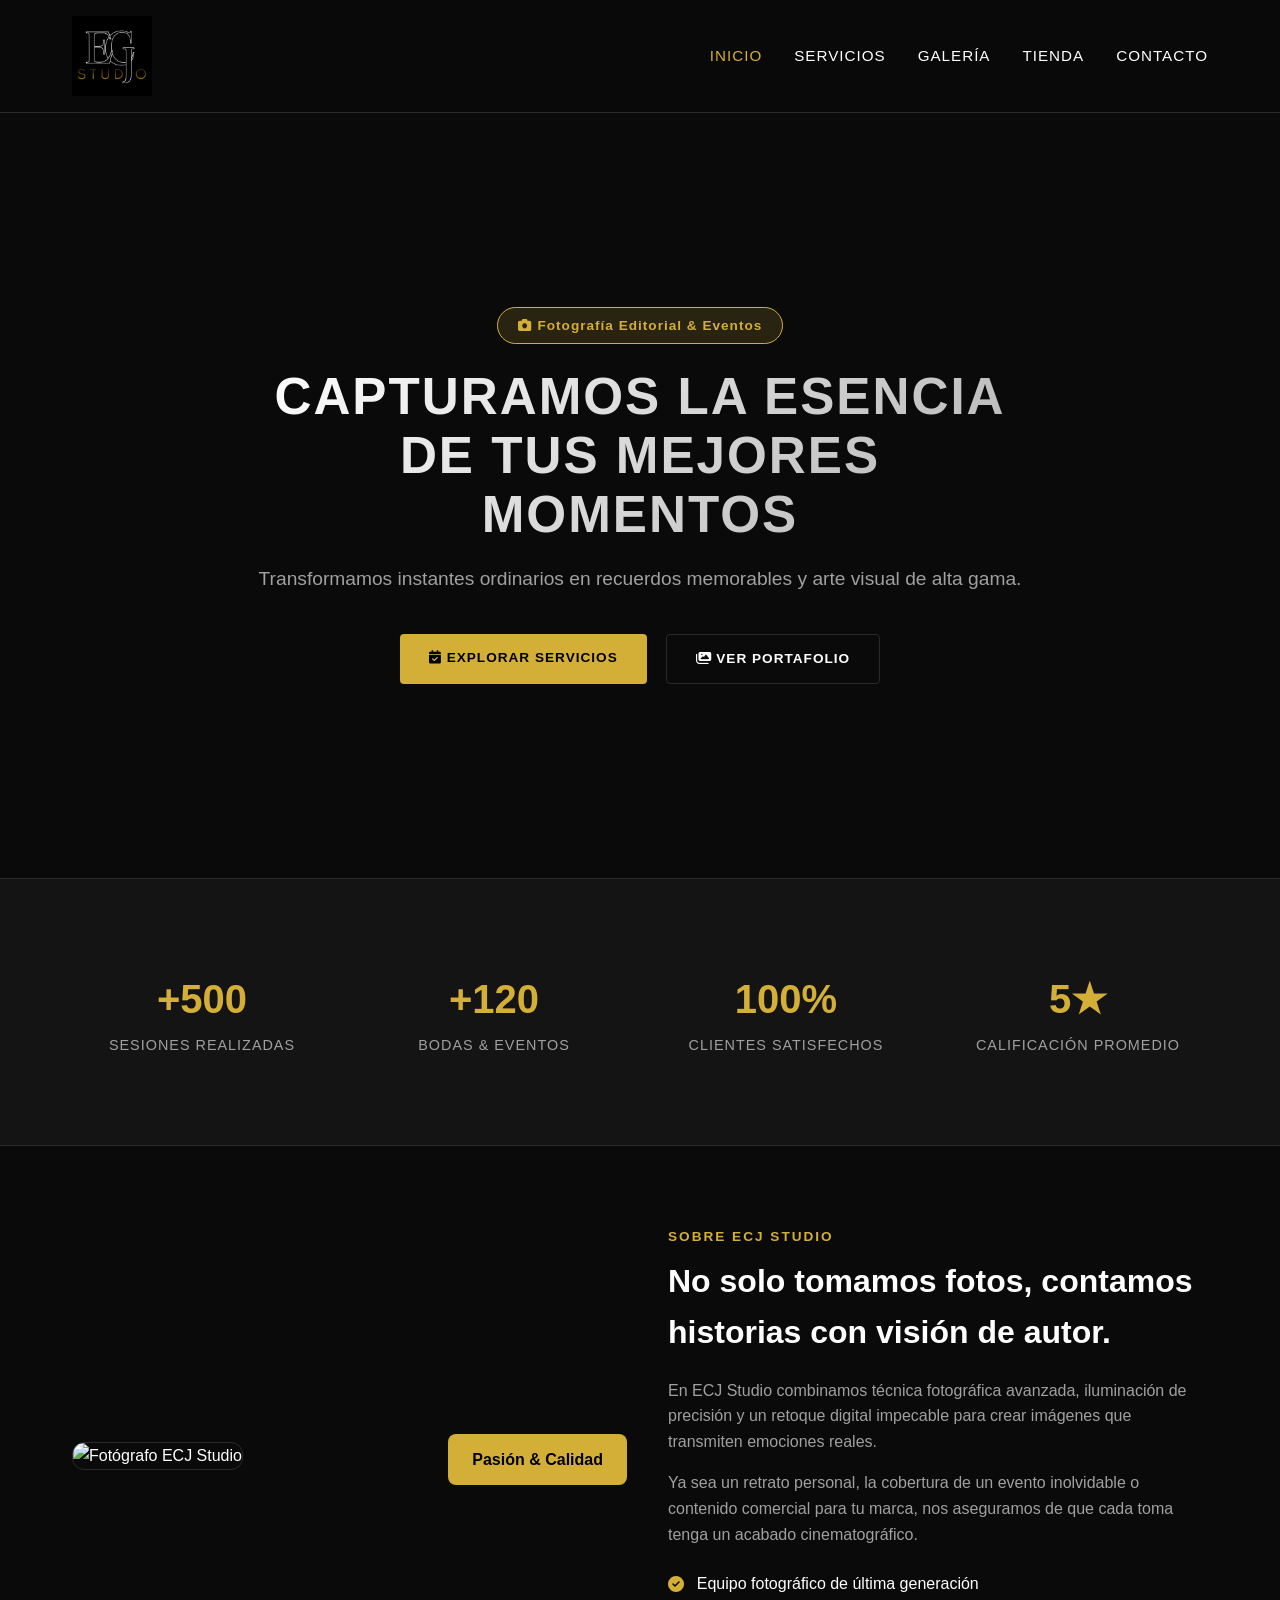
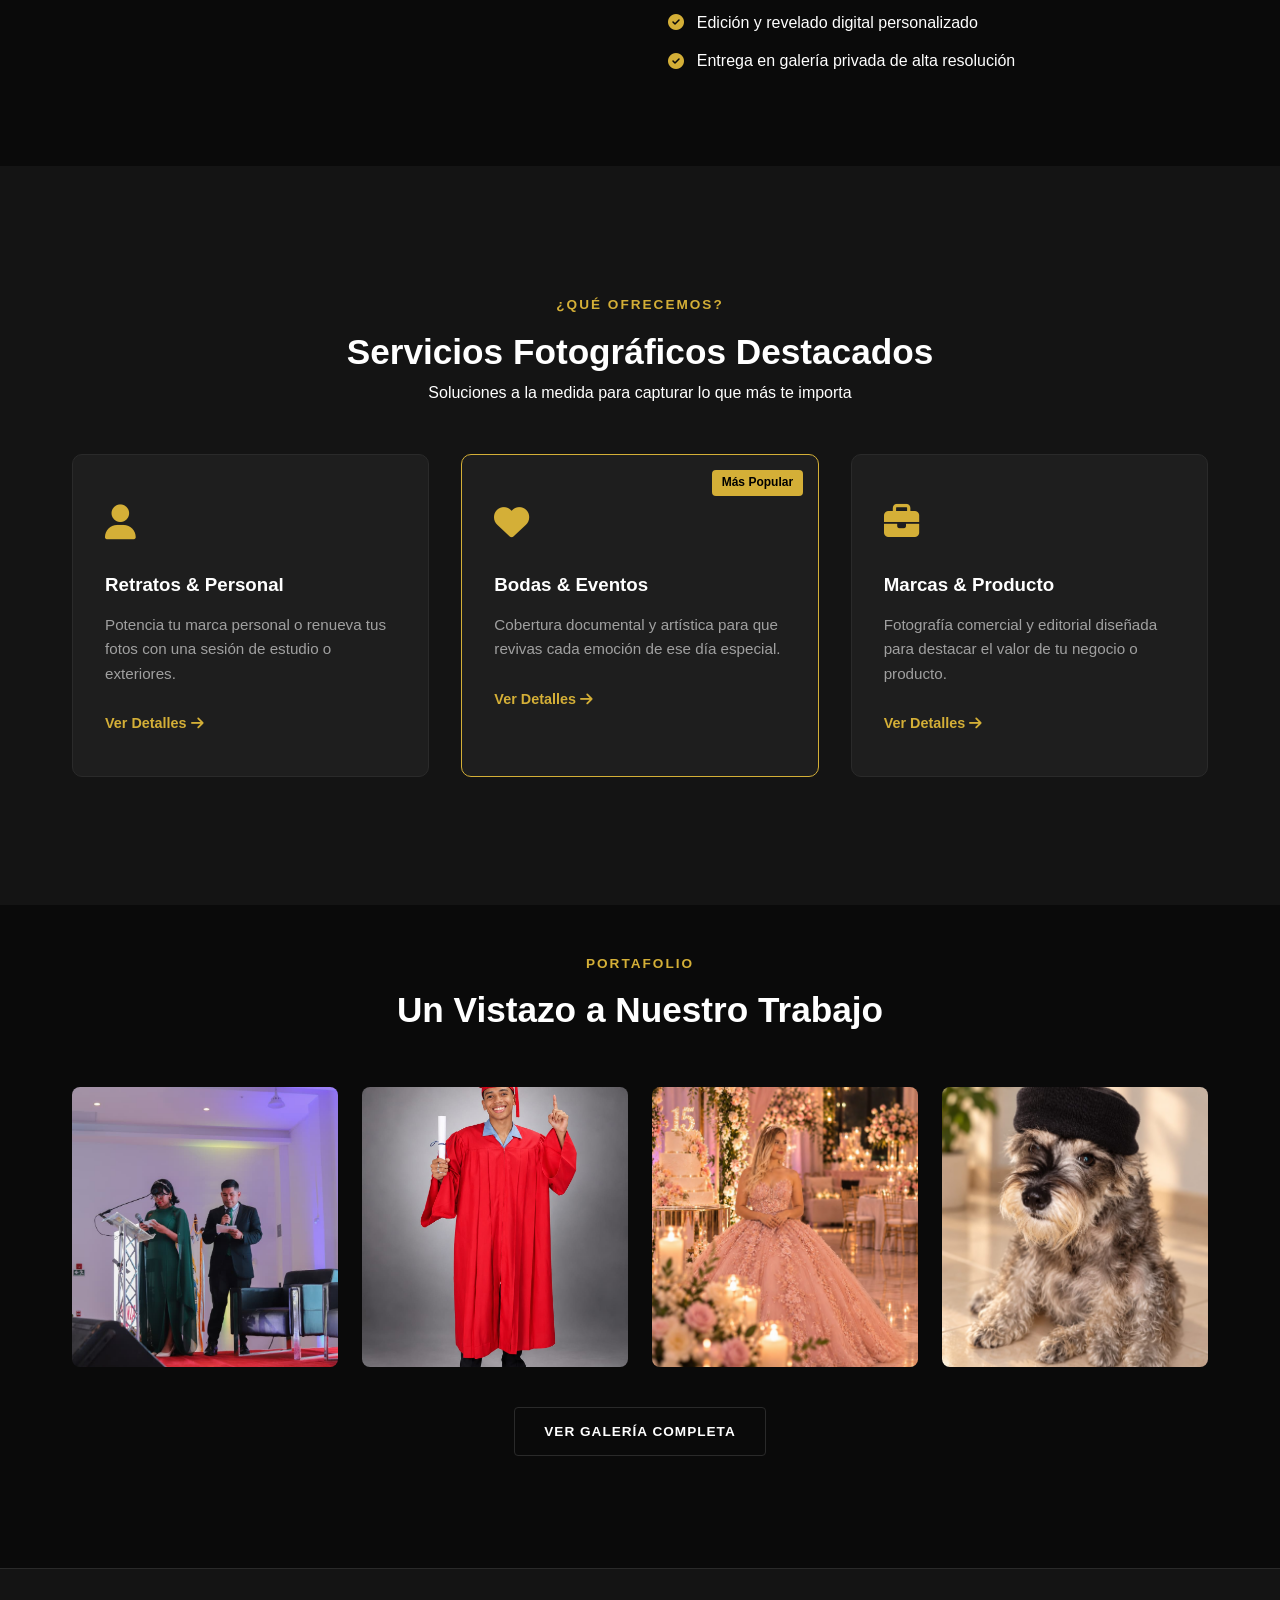
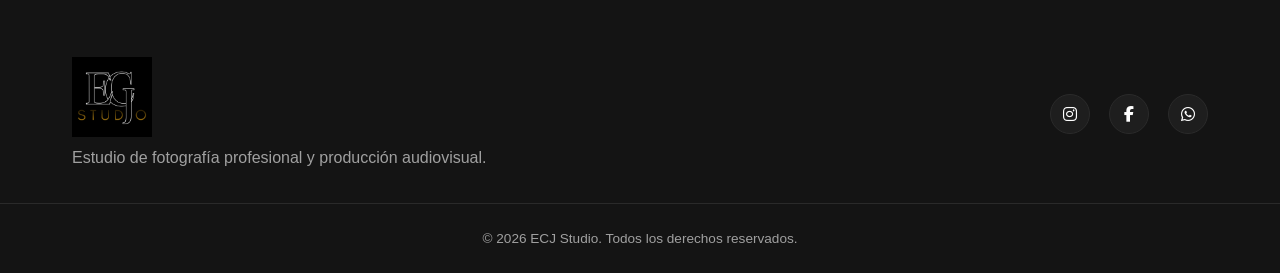
==== index.html @ 18e9ec59 "Add files via upload" ====
<!DOCTYPE html>
<html lang="es">
<head>
  <meta charset="UTF-8">
  <meta name="viewport" content="width=device-width, initial-scale=1.0">
  <title>ECJ Studio | Fotografía Profesional & Producción Audiovisual</title>
  <link rel="stylesheet" href="styles.css">
  <link rel="stylesheet" href="https://cdnjs.cloudflare.com/ajax/libs/font-awesome/6.4.0/css/all.min.css">
</head>
<body>

  <!-- Navegación con tu Logo PNG -->
  <header>
    <div class="nav-container">
      <a href="index.html" class="logo-brand">
        <img src="img/logo.png" alt="ECJ Studio Logo" class="logo-img">
      </a>
      <ul class="nav-links">
        <li><a href="index.html" class="active">Inicio</a></li>
        <li><a href="servicios.html">Servicios</a></li>
        <li><a href="galeria.html">Galería</a></li>
        <li><a href="tienda.html">Tienda</a></li>
        <li><a href="contacto.html">Contacto</a></li>
      </ul>
    </div>
  </header>

  <!-- Hero Section -->
  <section class="hero">
    <div class="hero-overlay"></div>
    <div class="hero-content">
      <span class="hero-badge"><i class="fa-solid fa-camera"></i> Fotografía Editorial & Eventos</span>
      <h1>CAPTURAMOS LA ESENCIA DE TUS MEJORES MOMENTOS</h1>
      <p>Transformamos instantes ordinarios en recuerdos memorables y arte visual de alta gama.</p>
      <div class="hero-buttons">
        <a href="servicios.html" class="btn btn-primary"><i class="fa-solid fa-calendar-check"></i> Explorar Servicios</a>
        <a href="galeria.html" class="btn btn-outline"><i class="fa-solid fa-images"></i> Ver Portafolio</a>
      </div>
    </div>
  </section>

  <!-- Contador de Estadísticas -->
  <section class="stats-bar">
    <div class="container stats-grid">
      <div class="stat-item">
        <h3>+500</h3>
        <p>Sesiones Realizadas</p>
      </div>
      <div class="stat-item">
        <h3>+120</h3>
        <p>Bodas & Eventos</p>
      </div>
      <div class="stat-item">
        <h3>100%</h3>
        <p>Clientes Satisfechos</p>
      </div>
      <div class="stat-item">
        <h3>5★</h3>
        <p>Calificación Promedio</p>
      </div>
    </div>
  </section>

  <!-- Sobre el Estudio -->
  <section class="container about-section">
    <div class="about-grid">
      <div class="about-image">
        <img src="https://images.unsplash.com/photo-1554048612-b6a482bc67e5?auto=format&fit=crop&w=800&q=80" alt="Fotógrafo ECJ Studio">
        <div class="about-experience-badge">
          <span>Pasión & Calidad</span>
        </div>
      </div>
      <div class="about-text">
        <span class="sub-title">SOBRE ECJ STUDIO</span>
        <h2>No solo tomamos fotos, contamos historias con visión de autor.</h2>
        <p>En ECJ Studio combinamos técnica fotográfica avanzada, iluminación de precisión y un retoque digital impecable para crear imágenes que transmiten emociones reales.</p>
        <p>Ya sea un retrato personal, la cobertura de un evento inolvidable o contenido comercial para tu marca, nos aseguramos de que cada toma tenga un acabado cinematográfico.</p>
        
        <ul class="features-list">
          <li><i class="fa-solid fa-check-circle"></i> Equipo fotográfico de última generación</li>
          <li><i class="fa-solid fa-check-circle"></i> Edición y revelado digital personalizado</li>
          <li><i class="fa-solid fa-check-circle"></i> Entrega en galería privada de alta resolución</li>
        </ul>
      </div>
    </div>
  </section>

  <!-- Servicios Destacados -->
  <section class="featured-services">
    <div class="container">
      <div class="section-header">
        <span class="sub-title">¿QUÉ OFRECEMOS?</span>
        <h2>Servicios Fotográficos Destacados</h2>
        <p>Soluciones a la medida para capturar lo que más te importa</p>
      </div>

      <div class="services-preview-grid">
        <div class="service-preview-card">
          <div class="card-icon"><i class="fa-solid fa-user"></i></div>
          <h3>Retratos & Personal</h3>
          <p>Potencia tu marca personal o renueva tus fotos con una sesión de estudio o exteriores.</p>
          <a href="servicios.html" class="link-btn">Ver Detalles <i class="fa-solid fa-arrow-right"></i></a>
        </div>

        <div class="service-preview-card highlight">
          <div class="card-icon"><i class="fa-solid fa-heart"></i></div>
          <span class="card-tag">Más Popular</span>
          <h3>Bodas & Eventos</h3>
          <p>Cobertura documental y artística para que revivas cada emoción de ese día especial.</p>
          <a href="servicios.html" class="link-btn">Ver Detalles <i class="fa-solid fa-arrow-right"></i></a>
        </div>

        <div class="service-preview-card">
          <div class="card-icon"><i class="fa-solid fa-briefcase"></i></div>
          <h3>Marcas & Producto</h3>
          <p>Fotografía comercial y editorial diseñada para destacar el valor de tu negocio o producto.</p>
          <a href="servicios.html" class="link-btn">Ver Detalles <i class="fa-solid fa-arrow-right"></i></a>
        </div>
      </div>
    </div>
  </section>

 <!-- Muestra de Galería / Portafolio -->
  <section class="container home-gallery">
    <div class="section-header">
      <span class="sub-title">PORTAFOLIO</span>
      <h2>Un Vistazo a Nuestro Trabajo</h2>
    </div>

    <div class="home-gallery-grid">
      <div class="gallery-card">
        <img src="img/img1.jpeg" alt="ECJ Studio Trabajos 1">
        <div class="gallery-overlay">
          <span>Retrato Editorial</span>
        </div>
      </div>
      <div class="gallery-card">
        <img src="img/img2.jpeg" alt="ECJ Studio Trabajos 2">
        <div class="gallery-overlay">
          <span>Bodas & Parejas</span>
        </div>
      </div>
      <div class="gallery-card">
        <img src="img/img3.jpeg" alt="ECJ Studio Trabajos 3">
        <div class="gallery-overlay">
          <span>Estudio & Retrato</span>
        </div>
      </div>
      <div class="gallery-card">
        <img src="img/img4.jpeg" alt="ECJ Studio Trabajos 4">
        <div class="gallery-overlay">
          <span>Comercial & Moda</span>
        </div>
      </div>
    </div>

    <div style="text-align: center; margin-top: 2.5rem;">
      <a href="galeria.html" class="btn btn-outline">Ver Galería Completa</a>
    </div>
  </section>

  <!-- Footer -->
  <footer>
    <div class="container footer-content">
      <div class="footer-brand">
        <a href="index.html" class="logo-brand">
          <img src="img/logo.png" alt="ECJ Studio Logo" class="logo-img">
        </a>
        <p style="color: var(--text-secondary); margin-top: 0.5rem;">Estudio de fotografía profesional y producción audiovisual.</p>
      </div>
      <div class="footer-socials">
        <a href="#"><i class="fa-brands fa-instagram"></i></a>
        <a href="#"><i class="fa-brands fa-facebook-f"></i></a>
        <a href="#"><i class="fa-brands fa-whatsapp"></i></a>
      </div>
    </div>
    <div class="footer-bottom">
      <p>&copy; 2026 ECJ Studio. Todos los derechos reservados.</p>
    </div>
  </footer>

</body>
</html>
---- styles.css ----
:root {
  --bg-primary: #0a0a0a;
  --bg-secondary: #141414;
  --bg-card: #1e1e1e;
  --accent: #d4af37;
  --accent-hover: #f1c40f;
  --text-primary: #ffffff;
  --text-secondary: #a0a0a0;
  --border: #2a2a2a;
}

* {
  margin: 0;
  padding: 0;
  box-sizing: border-box;
  font-family: 'Segoe UI', Tahoma, Geneva, Verdana, sans-serif;
}

body {
  background-color: var(--bg-primary);
  color: var(--text-primary);
  line-height: 1.6;
}

a {
  text-decoration: none;
  color: inherit;
}

/* Header & Navegación */
header {
  background-color: rgba(10, 10, 10, 0.95);
  border-bottom: 1px solid var(--border);
  position: sticky;
  top: 0;
  z-index: 1000;
  backdrop-filter: blur(8px);
}

.nav-container {
  max-width: 1200px;
  margin: 0 auto;
  display: flex;
  justify-content: space-between;
  align-items: center;
  padding: 1rem 2rem; /* Espaciado cómodo */
}

/* Estilos para el Logo de Imagen (logo.png) destacado */
.logo-brand {
  display: flex;
  align-items: center;
  text-decoration: none;
}

.logo-img {
  height: 80px;            /* Tamaño ampliado para mayor visibilidad */
  max-height: 100px;
  width: auto;             /* Mantiene la proporción nítida */
  object-fit: contain;
  transition: transform 0.3s ease;
}

.logo-brand:hover .logo-img {
  transform: scale(1.05);
}

.nav-links {
  display: flex;
  list-style: none;
  gap: 2rem;
}

.nav-links a {
  font-size: 0.95rem;
  font-weight: 500;
  text-transform: uppercase;
  letter-spacing: 1px;
  transition: color 0.3s;
}

.nav-links a:hover,
.nav-links a.active {
  color: var(--accent);
}

/* Secciones generales */
.container {
  max-width: 1200px;
  margin: 0 auto;
  padding: 3rem 2rem;
}

.page-title {
  text-align: center;
  margin-bottom: 3rem;
}

.page-title h1 {
  font-size: 2.5rem;
  text-transform: uppercase;
  letter-spacing: 2px;
}

.page-title p {
  color: var(--text-secondary);
  margin-top: 0.5rem;
}

/* Botones */
.btn {
  display: inline-block;
  background-color: var(--accent);
  color: #000;
  padding: 0.8rem 1.8rem;
  border-radius: 4px;
  font-weight: 700;
  text-transform: uppercase;
  font-size: 0.85rem;
  letter-spacing: 1px;
  transition: background-color 0.3s, transform 0.2s;
  border: none;
  cursor: pointer;
}

.btn:hover {
  background-color: var(--accent-hover);
  transform: translateY(-2px);
}

/* Footer */
footer {
  background-color: var(--bg-secondary);
  border-top: 1px solid var(--border);
  padding: 2.5rem 0 1.5rem 0;
  margin-top: 4rem;
}

/* Hero Section */
.hero {
  position: relative;
  min-height: 85vh;
  background: url('https://images.unsplash.com/photo-1516035069371-29a1b244cc32?auto=format&fit=crop&w=1920&q=80') center/cover no-repeat;
  display: flex;
  align-items: center;
  justify-content: center;
  text-align: center;
  padding: 4rem 2rem;
}

.hero-overlay {
  position: absolute;
  top: 0; left: 0; right: 0; bottom: 0;
  background: linear-gradient(180deg, rgba(10,10,10,0.75) 0%, rgba(10,10,10,0.95) 100%);
}

.hero-content {
  position: relative;
  z-index: 2;
  max-width: 800px;
}

.hero-badge {
  display: inline-block;
  background: rgba(212, 175, 55, 0.15);
  color: var(--accent);
  border: 1px solid var(--accent);
  padding: 0.4rem 1.2rem;
  border-radius: 50px;
  font-size: 0.85rem;
  font-weight: 600;
  margin-bottom: 1.5rem;
  letter-spacing: 1px;
}

.hero h1 {
  font-size: 3.2rem;
  line-height: 1.15;
  margin-bottom: 1.2rem;
  text-transform: uppercase;
  letter-spacing: 2px;
  background: linear-gradient(135deg, #ffffff 0%, #b0b0b0 100%);
  -webkit-background-clip: text;
  -webkit-text-fill-color: transparent;
}

.hero p {
  font-size: 1.2rem;
  color: var(--text-secondary);
  margin-bottom: 2.5rem;
}

.hero-buttons {
  display: flex;
  gap: 1.2rem;
  justify-content: center;
  flex-wrap: wrap;
}

.btn-primary {
  background: var(--accent);
  color: #000;
}

.btn-outline {
  background: transparent;
  color: var(--text-primary);
  border: 1px solid var(--border);
}

.btn-outline:hover {
  border-color: var(--accent);
  color: var(--accent);
}

/* Stats Bar */
.stats-bar {
  background-color: var(--bg-secondary);
  border-top: 1px solid var(--border);
  border-bottom: 1px solid var(--border);
  padding: 2.5rem 0;
}

.stats-grid {
  display: grid;
  grid-template-columns: repeat(auto-fit, minmax(180px, 1fr));
  gap: 2rem;
  text-align: center;
}

.stat-item h3 {
  font-size: 2.5rem;
  color: var(--accent);
  margin-bottom: 0.2rem;
}

.stat-item p {
  color: var(--text-secondary);
  font-size: 0.9rem;
  text-transform: uppercase;
  letter-spacing: 1px;
}

/* About Section */
.about-section {
  padding: 5rem 2rem;
}

.about-grid {
  display: grid;
  grid-template-columns: 1fr 1fr;
  gap: 3.5rem;
  align-items: center;
}

@media (max-width: 850px) {
  .about-grid { grid-template-columns: 1fr; }
  .hero h1 { font-size: 2.2rem; }
}

.about-image {
  position: relative;
}

.about-image img {
  width: 100%;
  height: 420px;
  object-fit: cover;
  border-radius: 12px;
  border: 1px solid var(--border);
}

.about-experience-badge {
  position: absolute;
  bottom: -15px;
  right: -15px;
  background: var(--accent);
  color: #000;
  padding: 0.8rem 1.5rem;
  border-radius: 8px;
  font-weight: 800;
}

.sub-title {
  color: var(--accent);
  font-size: 0.85rem;
  font-weight: 700;
  letter-spacing: 2px;
  display: block;
  margin-bottom: 0.5rem;
}

.about-text h2 {
  font-size: 2rem;
  margin-bottom: 1.2rem;
}

.about-text p {
  color: var(--text-secondary);
  margin-bottom: 1rem;
}

.features-list {
  list-style: none;
  margin-top: 1.5rem;
}

.features-list li {
  margin-bottom: 0.8rem;
  display: flex;
  align-items: center;
  gap: 0.8rem;
  color: var(--text-primary);
}

.features-list i {
  color: var(--accent);
}

/* Featured Services */
.featured-services {
  background-color: var(--bg-secondary);
  padding: 5rem 2rem;
}

.section-header {
  text-align: center;
  margin-bottom: 3rem;
}

.section-header h2 {
  font-size: 2.2rem;
}

.services-preview-grid {
  display: grid;
  grid-template-columns: repeat(auto-fit, minmax(280px, 1fr));
  gap: 2rem;
}

.service-preview-card {
  background: var(--bg-card);
  border: 1px solid var(--border);
  padding: 2.5rem 2rem;
  border-radius: 10px;
  position: relative;
  transition: transform 0.3s, border-color 0.3s;
}

.service-preview-card:hover {
  transform: translateY(-8px);
  border-color: var(--accent);
}

.service-preview-card.highlight {
  border-color: var(--accent);
}

.card-tag {
  position: absolute;
  top: 15px; right: 15px;
  background: var(--accent);
  color: #000;
  font-size: 0.75rem;
  font-weight: bold;
  padding: 0.2rem 0.6rem;
  border-radius: 4px;
}

.card-icon {
  font-size: 2.2rem;
  color: var(--accent);
  margin-bottom: 1.2rem;
}

.service-preview-card h3 {
  margin-bottom: 0.8rem;
}

.service-preview-card p {
  color: var(--text-secondary);
  font-size: 0.95rem;
  margin-bottom: 1.5rem;
}

.link-btn {
  color: var(--accent);
  font-weight: 700;
  font-size: 0.9rem;
}

/* Home Gallery */
.home-gallery-grid {
  display: grid;
  grid-template-columns: repeat(auto-fit, minmax(240px, 1fr));
  gap: 1.5rem;
}

.gallery-card {
  position: relative;
  border-radius: 8px;
  overflow: hidden;
  height: 280px;
}

.gallery-card img {
  width: 100%;
  height: 100%;
  object-fit: cover;
  transition: transform 0.5s ease;
}

.gallery-overlay {
  position: absolute;
  inset: 0;
  background: rgba(0, 0, 0, 0.6);
  display: flex;
  align-items: center;
  justify-content: center;
  opacity: 0;
  transition: opacity 0.3s;
}

.gallery-overlay span {
  color: #fff;
  border-bottom: 2px solid var(--accent);
  padding-bottom: 0.3rem;
  font-weight: 600;
}

.gallery-card:hover img {
  transform: scale(1.1);
}

.gallery-card:hover .gallery-overlay {
  opacity: 1;
}

/* CTA Banner */
.cta-banner {
  background: linear-gradient(135deg, #1e1e1e 0%, #101010 100%);
  border-top: 1px solid var(--border);
  border-bottom: 1px solid var(--border);
  padding: 4.5rem 2rem;
  text-align: center;
}

.cta-content h2 {
  font-size: 2.2rem;
  margin-bottom: 0.8rem;
}

.cta-content p {
  color: var(--text-secondary);
  margin-bottom: 2rem;
}

/* Footer con Logo */
.footer-content {
  display: flex;
  justify-content: space-between;
  align-items: center;
  padding-bottom: 2rem;
  flex-wrap: wrap;
  gap: 1.5rem;
}

.footer-socials {
  display: flex;
  gap: 1.2rem;
}

.footer-socials a {
  width: 40px;
  height: 40px;
  border-radius: 50%;
  background: var(--bg-card);
  border: 1px solid var(--border);
  display: flex;
  align-items: center;
  justify-content: center;
  color: var(--text-primary);
  transition: background 0.3s, color 0.3s;
}

.footer-socials a:hover {
  background: var(--accent);
  color: #000;
}

.footer-bottom {
  border-top: 1px solid var(--border);
  padding-top: 1.5rem;
  text-align: center;
  color: var(--text-secondary);
  font-size: 0.85rem;
}
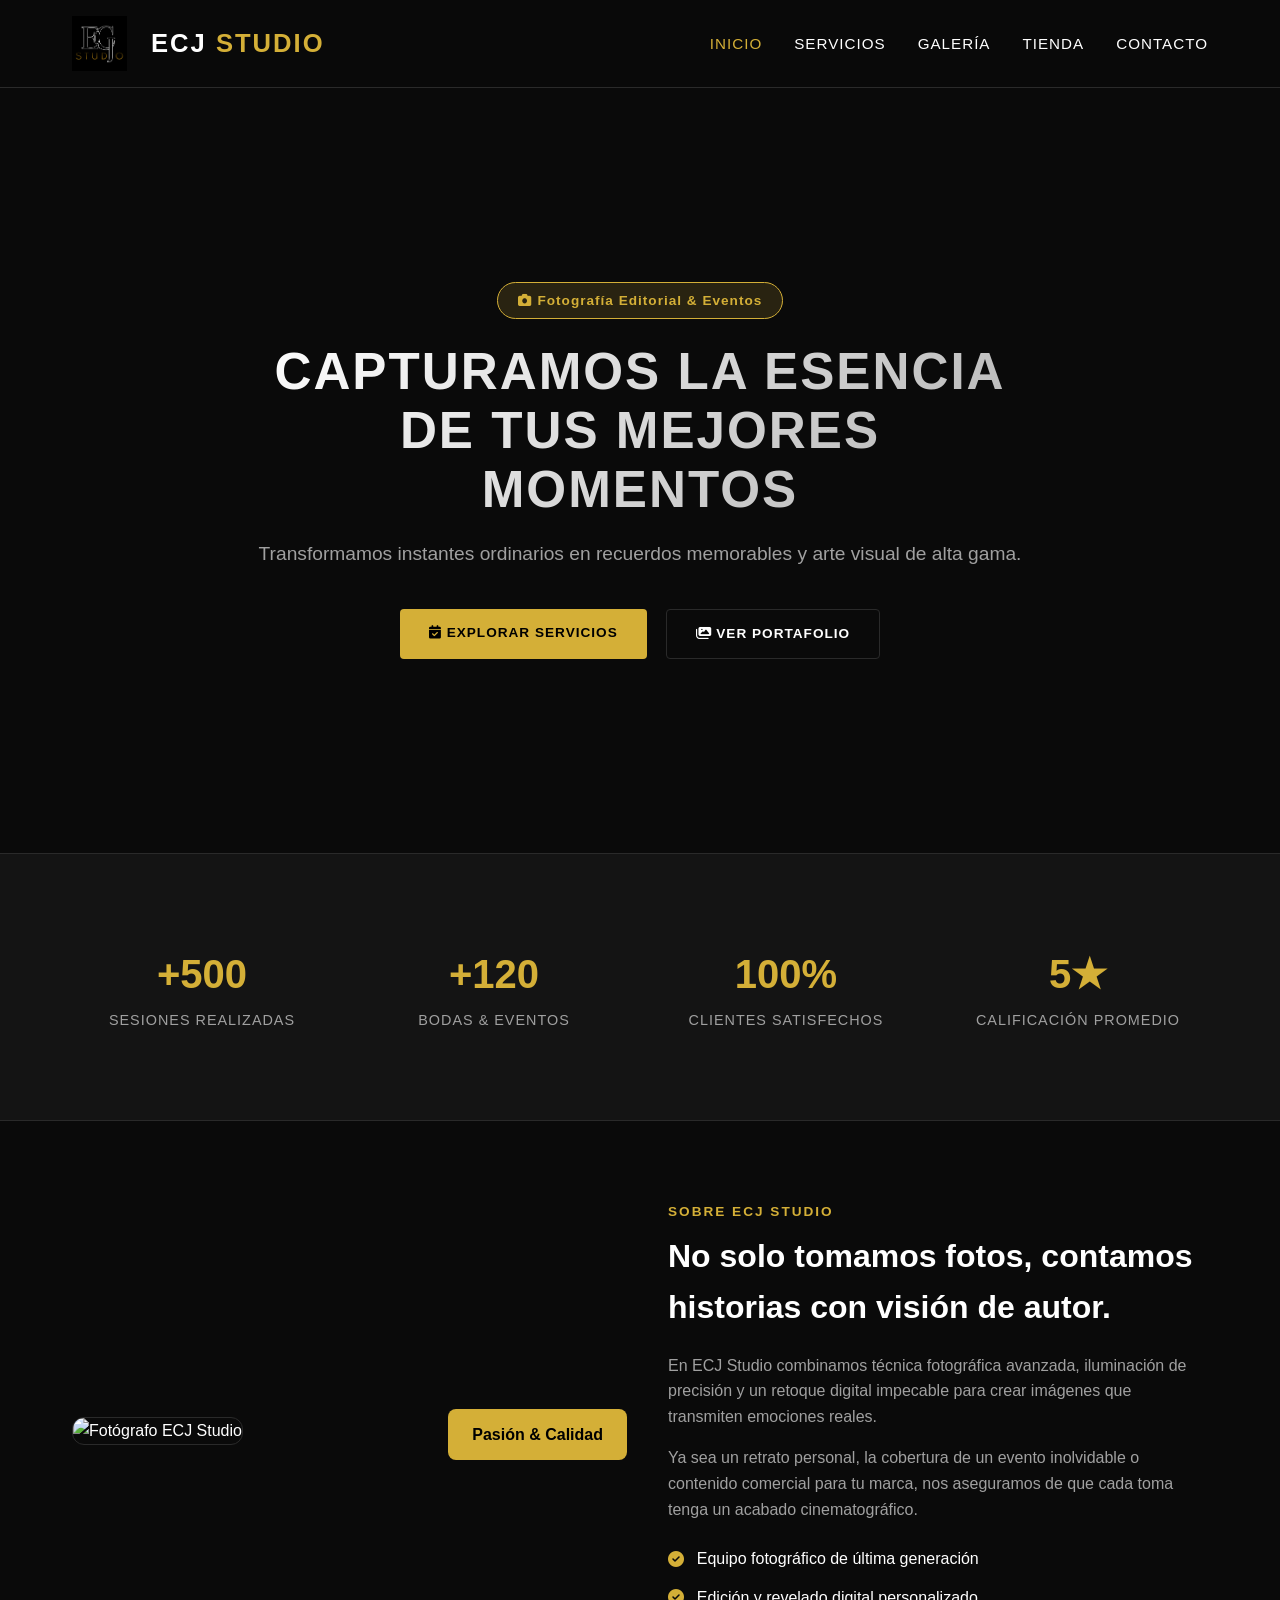
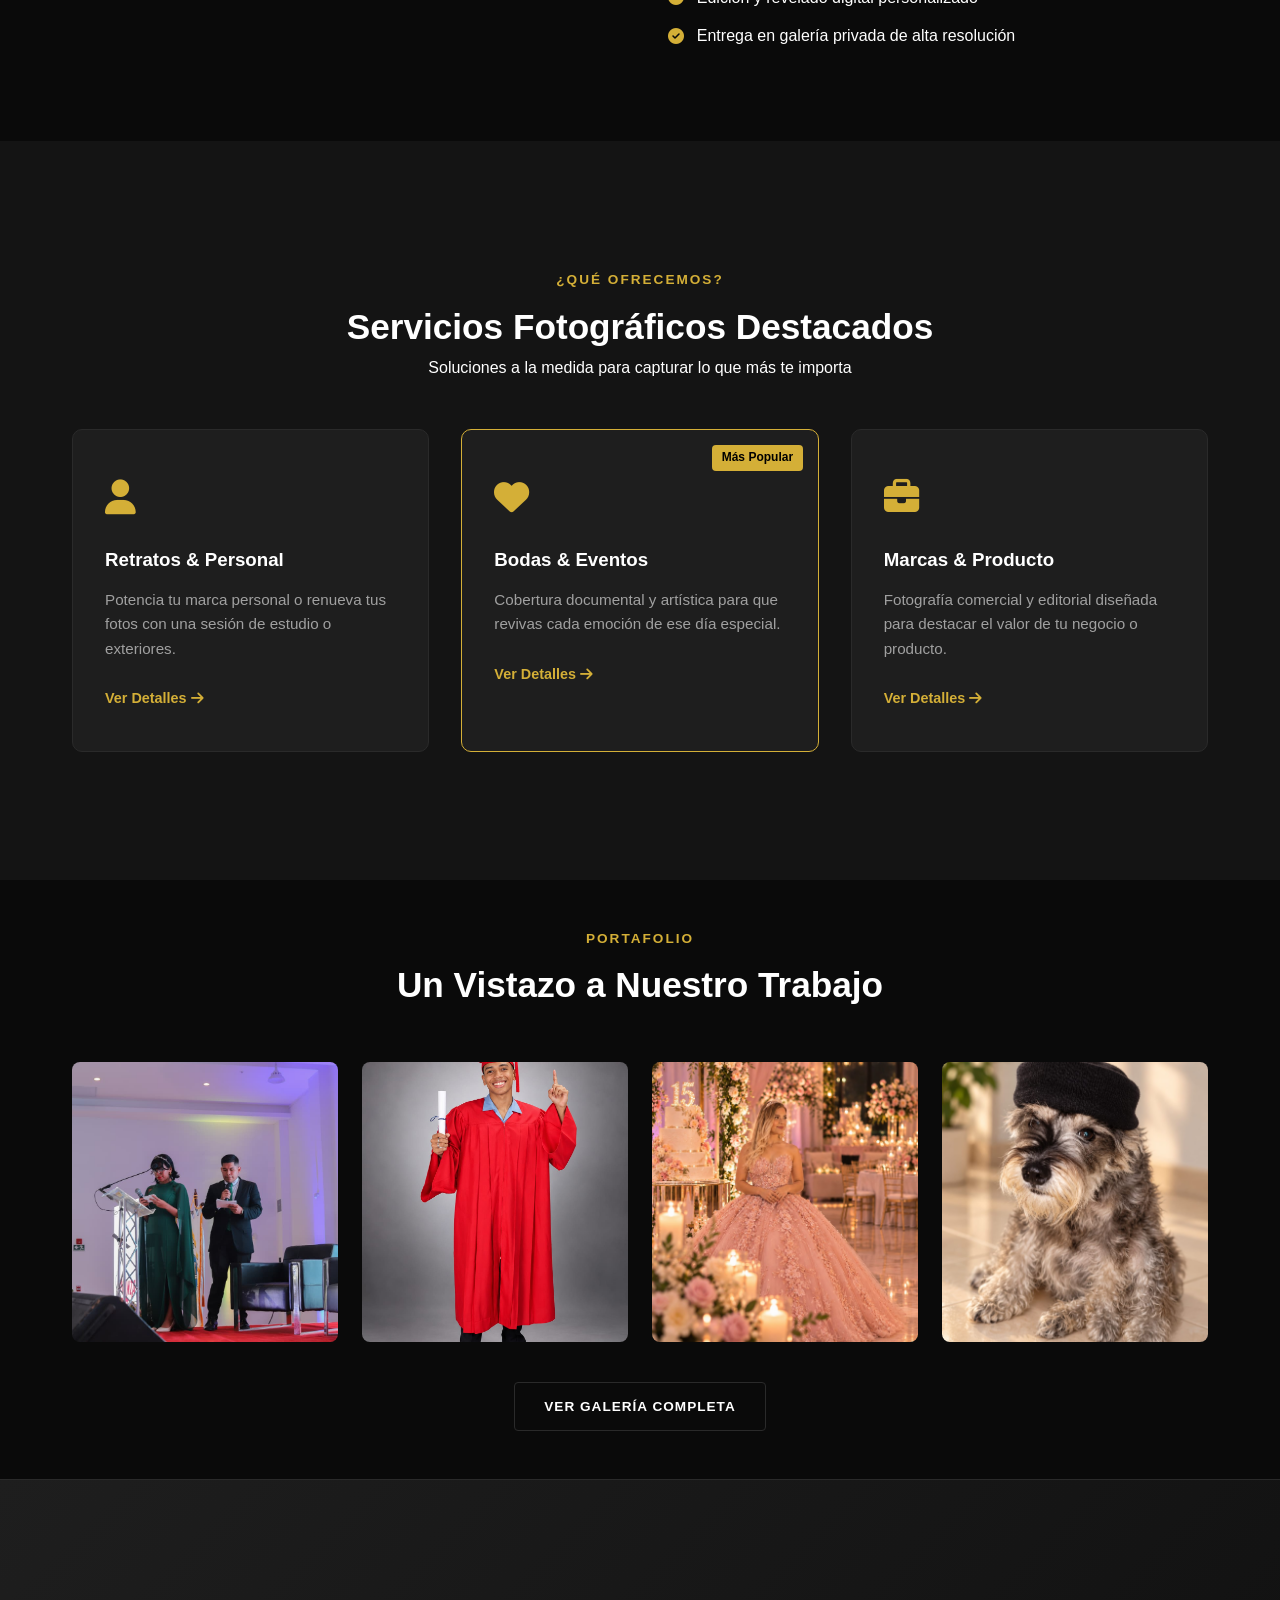
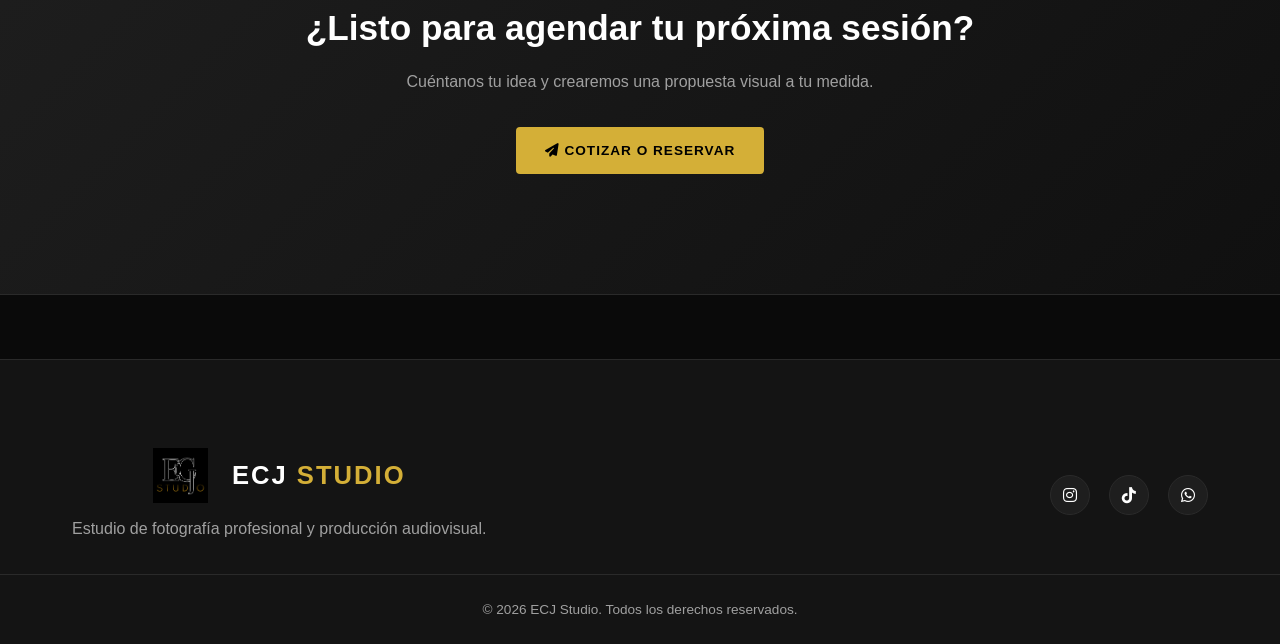
==== commit 1b46a609: "Add files via upload" ====
--- a/index.html
+++ b/index.html
@@ -9,12 +9,17 @@
 </head>
 <body>
 
-  <!-- Navegación con tu Logo PNG -->
+  <!-- Navegación con Logo Doble -->
   <header>
     <div class="nav-container">
-      <a href="index.html" class="logo-brand">
-        <img src="img/logo.png" alt="ECJ Studio Logo" class="logo-img">
-      </a>
+      <div class="logo-wrapper">
+        <a href="index.html" class="logo-brand">
+          <img src="img/logo.png" alt="ECJ Studio Logo" class="logo-img" onerror="this.src='https://via.placeholder.com/150x60/141414/d4af37?text=LOGO'">
+        </a>
+        <a href="index.html" class="logo-text-original">
+          ECJ <span>STUDIO</span>
+        </a>
+      </div>
       <ul class="nav-links">
         <li><a href="index.html" class="active">Inicio</a></li>
         <li><a href="servicios.html">Servicios</a></li>
@@ -120,7 +125,7 @@
     </div>
   </section>
 
- <!-- Muestra de Galería / Portafolio -->
+  <!-- Muestra de Galería / Portafolio (Con las imágenes img1 a img4 ordenadas) -->
   <section class="container home-gallery">
     <div class="section-header">
       <span class="sub-title">PORTAFOLIO</span>
@@ -128,28 +133,35 @@
     </div>
 
     <div class="home-gallery-grid">
-      <div class="gallery-card">
-        <img src="img/img1.jpeg" alt="ECJ Studio Trabajos 1">
-        <div class="gallery-overlay">
-          <span>Retrato Editorial</span>
-        </div>
-      </div>
-      <div class="gallery-card">
-        <img src="img/img2.jpeg" alt="ECJ Studio Trabajos 2">
-        <div class="gallery-overlay">
-          <span>Bodas & Parejas</span>
-        </div>
-      </div>
-      <div class="gallery-card">
-        <img src="img/img3.jpeg" alt="ECJ Studio Trabajos 3">
-        <div class="gallery-overlay">
-          <span>Estudio & Retrato</span>
-        </div>
-      </div>
-      <div class="gallery-card">
-        <img src="img/img4.jpeg" alt="ECJ Studio Trabajos 4">
-        <div class="gallery-overlay">
-          <span>Comercial & Moda</span>
+      <!-- Imagen 1: Evento / Conferencia -->
+      <div class="gallery-card">
+        <img src="img/img1.jpeg" alt="Eventos & Conferencias">
+        <div class="gallery-overlay">
+          <span>Eventos & Conferencias</span>
+        </div>
+      </div>
+
+      <!-- Imagen 2: Graduación -->
+      <div class="gallery-card">
+        <img src="img/img2.jpeg" alt="Retratos & Graduaciones">
+        <div class="gallery-overlay">
+          <span>Retratos & Graduaciones</span>
+        </div>
+      </div>
+
+      <!-- Imagen 3: Boda / Quince años -->
+      <div class="gallery-card">
+        <img src="img/img3.jpeg" alt="Bodas & Eventos">
+        <div class="gallery-overlay">
+          <span>Bodas & Eventos</span>
+        </div>
+      </div>
+
+      <!-- Imagen 4: El perrito elegante -->
+      <div class="gallery-card">
+        <img src="img/img4.jpeg" alt="Mascotas & Estudio">
+        <div class="gallery-overlay">
+          <span>Mascotas & Estudio</span>
         </div>
       </div>
     </div>
@@ -159,19 +171,41 @@
     </div>
   </section>
 
+  <!-- Banner de Llamado a la Acción -->
+  <section class="cta-banner">
+    <div class="container cta-content">
+      <h2>¿Listo para agendar tu próxima sesión?</h2>
+      <p>Cuéntanos tu idea y crearemos una propuesta visual a tu medida.</p>
+      <a href="contacto.html" class="btn btn-primary"><i class="fa-solid fa-paper-plane"></i> Cotizar o Reservar</a>
+    </div>
+  </section>
+
   <!-- Footer -->
+<!-- Footer con Links de Redes Sociales Actualizados -->
   <footer>
     <div class="container footer-content">
       <div class="footer-brand">
-        <a href="index.html" class="logo-brand">
-          <img src="img/logo.png" alt="ECJ Studio Logo" class="logo-img">
-        </a>
-        <p style="color: var(--text-secondary); margin-top: 0.5rem;">Estudio de fotografía profesional y producción audiovisual.</p>
+        <div class="logo-wrapper footer-logo">
+          <a href="index.html" class="logo-brand">
+            <img src="img/logo.png" alt="ECJ Studio Logo" class="logo-img" onerror="this.src='https://via.placeholder.com/150x60/141414/d4af37?text=LOGO'">
+          </a>
+          <a href="index.html" class="logo-text-original">ECJ <span>STUDIO</span></a>
+        </div>
+        <p style="color: var(--text-secondary); margin-top: 0.8rem;">Estudio de fotografía profesional y producción audiovisual.</p>
       </div>
       <div class="footer-socials">
-        <a href="#"><i class="fa-brands fa-instagram"></i></a>
-        <a href="#"><i class="fa-brands fa-facebook-f"></i></a>
-        <a href="#"><i class="fa-brands fa-whatsapp"></i></a>
+        <!-- Instagram Oficial -->
+        <a href="https://instagram.com/ecjstudio" target="_blank" rel="noopener noreferrer" title="Instagram">
+          <i class="fa-brands fa-instagram"></i>
+        </a>
+        <!-- TikTok Oficial -->
+        <a href="https://tiktok.com/@ecj.studio" target="_blank" rel="noopener noreferrer" title="TikTok">
+          <i class="fa-brands fa-tiktok"></i>
+        </a>
+        <!-- WhatsApp -->
+        <a href="https://wa.me/" target="_blank" rel="noopener noreferrer" title="WhatsApp">
+          <i class="fa-brands fa-whatsapp"></i>
+        </a>
       </div>
     </div>
     <div class="footer-bottom">
--- a/styles.css
+++ b/styles.css
@@ -494,4 +494,257 @@
   text-align: center;
   color: var(--text-secondary);
   font-size: 0.85rem;
+}
+
+/* --- NUEVOS ESTILOS PARA EL LOGO DOBLE Y AJUSTES DE CABECERA --- */
+
+.logo-wrapper {
+  display: flex;
+  align-items: center;
+  gap: 1.5rem; /* Espacio entre el logo de imagen y el de texto */
+}
+
+/* Estilo para el Logo de Texto Original (El primero que hicimos) */
+.logo-text-original {
+  font-size: 1.6rem; /* Un poco más pequeño para equilibrar */
+  font-weight: 800;
+  letter-spacing: 2px;
+  color: var(--text-primary);
+  text-transform: uppercase;
+  text-decoration: none;
+  transition: color 0.3s ease;
+}
+
+.logo-text-original span {
+  color: var(--accent);
+}
+
+.logo-text-original:hover {
+  color: var(--accent-hover);
+}
+
+/* Ajuste del logo de imagen para que no compita en tamaño */
+.logo-img {
+  height: 55px; /* Ligeramente más bajo para que el texto resalte */
+  width: auto;
+  object-fit: contain;
+  transition: transform 0.3s ease;
+}
+
+/* Footer Logo Wrapper */
+.footer-logo {
+  justify-content: center; /* Centrar logos en el footer */
+  margin-bottom: 0.5rem;
+}
+
+/* --- ESTILOS GENERALES DEL LIGHTBOX (Copie aquí por seguridad) --- */
+.lightbox {
+  display: none;
+  position: fixed;
+  z-index: 2000;
+  top: 0;
+  left: 0;
+  width: 100%;
+  height: 100%;
+  background-color: rgba(0, 0, 0, 0.9);
+  align-items: center;
+  justify-content: center;
+  cursor: zoom-out;
+  opacity: 0;
+  transition: opacity 0.3s ease;
+}
+
+.lightbox.active {
+  display: flex;
+  opacity: 1;
+}
+
+.lightbox-content {
+  max-width: 90%;
+  max-height: 90%;
+  border-radius: 4px;
+  box-shadow: 0 0 20px rgba(212, 175, 55, 0.3);
+  transform: scale(0.9);
+  transition: transform 0.3s ease;
+}
+
+.lightbox.active .lightbox-content {
+  transform: scale(1);
+}
+
+.close-lightbox {
+  position: absolute;
+  top: 20px;
+  right: 30px;
+  color: var(--text-primary);
+  font-size: 3rem;
+  font-weight: bold;
+  cursor: pointer;
+  z-index: 2001;
+}
+/* --- AJUSTE DE NAVEGACIÓN Y MENÚ DE USUARIO --- */
+.nav-container {
+  display: flex;
+  align-items: center;
+  justify-content: space-between; /* Distribuye el logo, links y menú de sesión */
+  width: 100%;
+}
+
+.nav-user-actions {
+  display: flex;
+  align-items: center;
+  gap: 1rem;
+  white-space: nowrap;
+}
+
+.nav-user-actions a {
+  color: var(--text-primary);
+  text-decoration: none;
+  font-size: 0.9rem;
+  transition: color 0.3s ease;
+}
+
+.nav-user-actions a:hover {
+  color: var(--accent);
+}
+
+/* --- ESTILOS DEL MODAL DE INICIO DE SESIÓN / REGISTRO --- */
+.auth-modal {
+  display: none;
+  position: fixed;
+  z-index: 3000;
+  top: 0;
+  left: 0;
+  width: 100%;
+  height: 100%;
+  background-color: rgba(0, 0, 0, 0.85);
+  backdrop-filter: blur(5px);
+  align-items: center;
+  justify-content: center;
+}
+
+.auth-modal.active {
+  display: flex;
+}
+
+.auth-box {
+  background-color: var(--bg-card);
+  border: 1px solid var(--border);
+  width: 100%;
+  max-width: 420px;
+  padding: 2.5rem;
+  border-radius: 12px;
+  position: relative;
+  box-shadow: 0 10px 30px rgba(0, 0, 0, 0.5);
+  color: var(--text-primary);
+}
+
+.auth-close {
+  position: absolute;
+  top: 15px;
+  right: 20px;
+  font-size: 1.8rem;
+  color: var(--text-secondary);
+  cursor: pointer;
+  transition: color 0.3s;
+}
+
+.auth-close:hover {
+  color: var(--accent);
+}
+
+.auth-tabs {
+  display: flex;
+  gap: 1rem;
+  margin-bottom: 1.5rem;
+  border-bottom: 1px solid var(--border);
+}
+
+.auth-tab-btn {
+  background: none;
+  border: none;
+  color: var(--text-secondary);
+  font-size: 1.1rem;
+  font-weight: 600;
+  padding-bottom: 0.5rem;
+  cursor: pointer;
+  border-bottom: 2px solid transparent;
+  transition: all 0.3s;
+}
+
+.auth-tab-btn.active {
+  color: var(--accent);
+  border-bottom-color: var(--accent);
+}
+
+.social-auth-btns {
+  display: flex;
+  flex-direction: column;
+  gap: 0.8rem;
+  margin-bottom: 1.5rem;
+}
+
+.btn-social {
+  display: flex;
+  align-items: center;
+  justify-content: center;
+  gap: 0.8rem;
+  width: 100%;
+  padding: 0.75rem;
+  border-radius: 6px;
+  border: 1px solid var(--border);
+  background-color: var(--bg-primary);
+  color: var(--text-primary);
+  font-weight: 500;
+  cursor: pointer;
+  transition: all 0.3s;
+}
+
+.btn-social:hover {
+  border-color: var(--accent);
+  background-color: rgba(212, 175, 55, 0.05);
+}
+
+.auth-divider {
+  display: flex;
+  align-items: center;
+  text-align: center;
+  margin: 1.5rem 0;
+  color: var(--text-secondary);
+  font-size: 0.85rem;
+}
+
+.auth-divider::before, .auth-divider::after {
+  content: '';
+  flex: 1;
+  border-bottom: 1px solid var(--border);
+}
+
+.auth-divider span {
+  padding: 0 0.8rem;
+}
+
+.auth-form-group {
+  margin-bottom: 1rem;
+}
+
+.auth-form-group label {
+  display: block;
+  font-size: 0.85rem;
+  margin-bottom: 0.4rem;
+  color: var(--text-secondary);
+}
+
+.auth-form-group input {
+  width: 100%;
+  padding: 0.75rem;
+  background-color: var(--bg-primary);
+  border: 1px solid var(--border);
+  border-radius: 6px;
+  color: var(--text-primary);
+  outline: none;
+}
+
+.auth-form-group input:focus {
+  border-color: var(--accent);
 }
